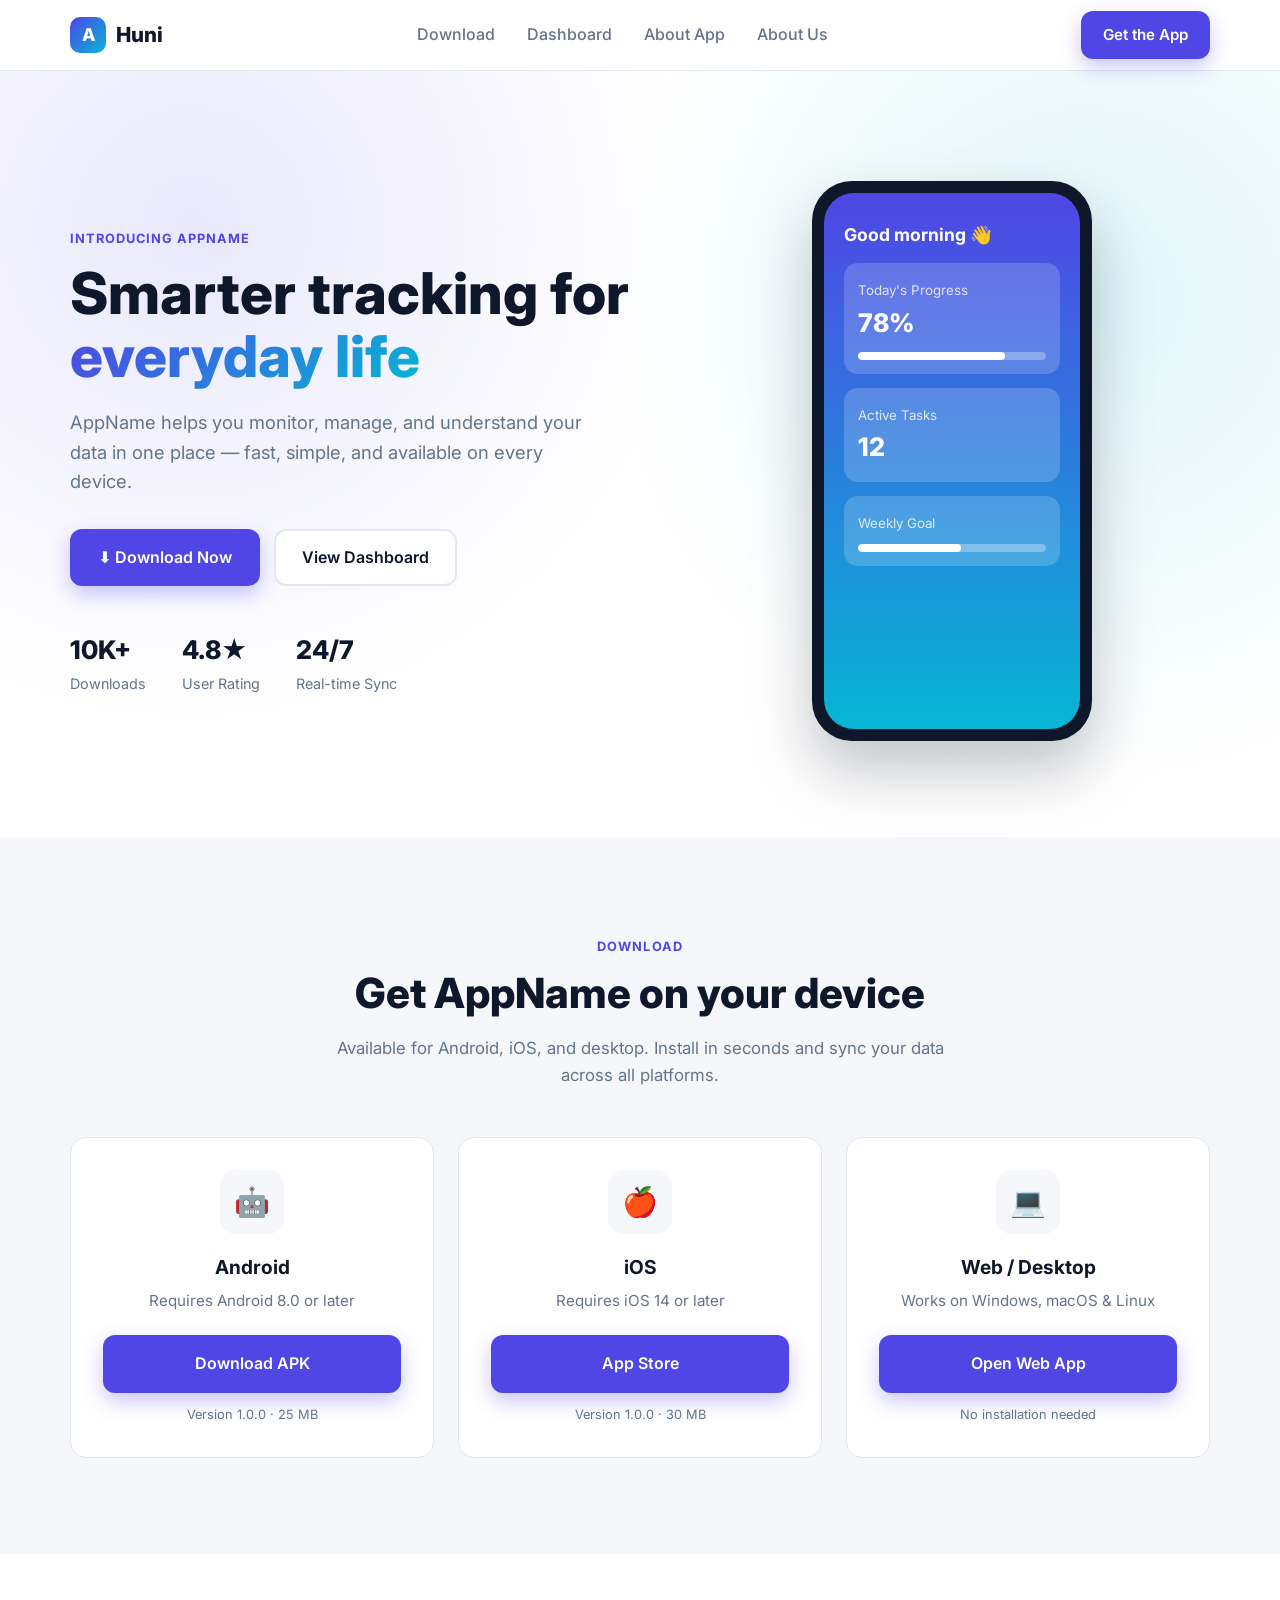
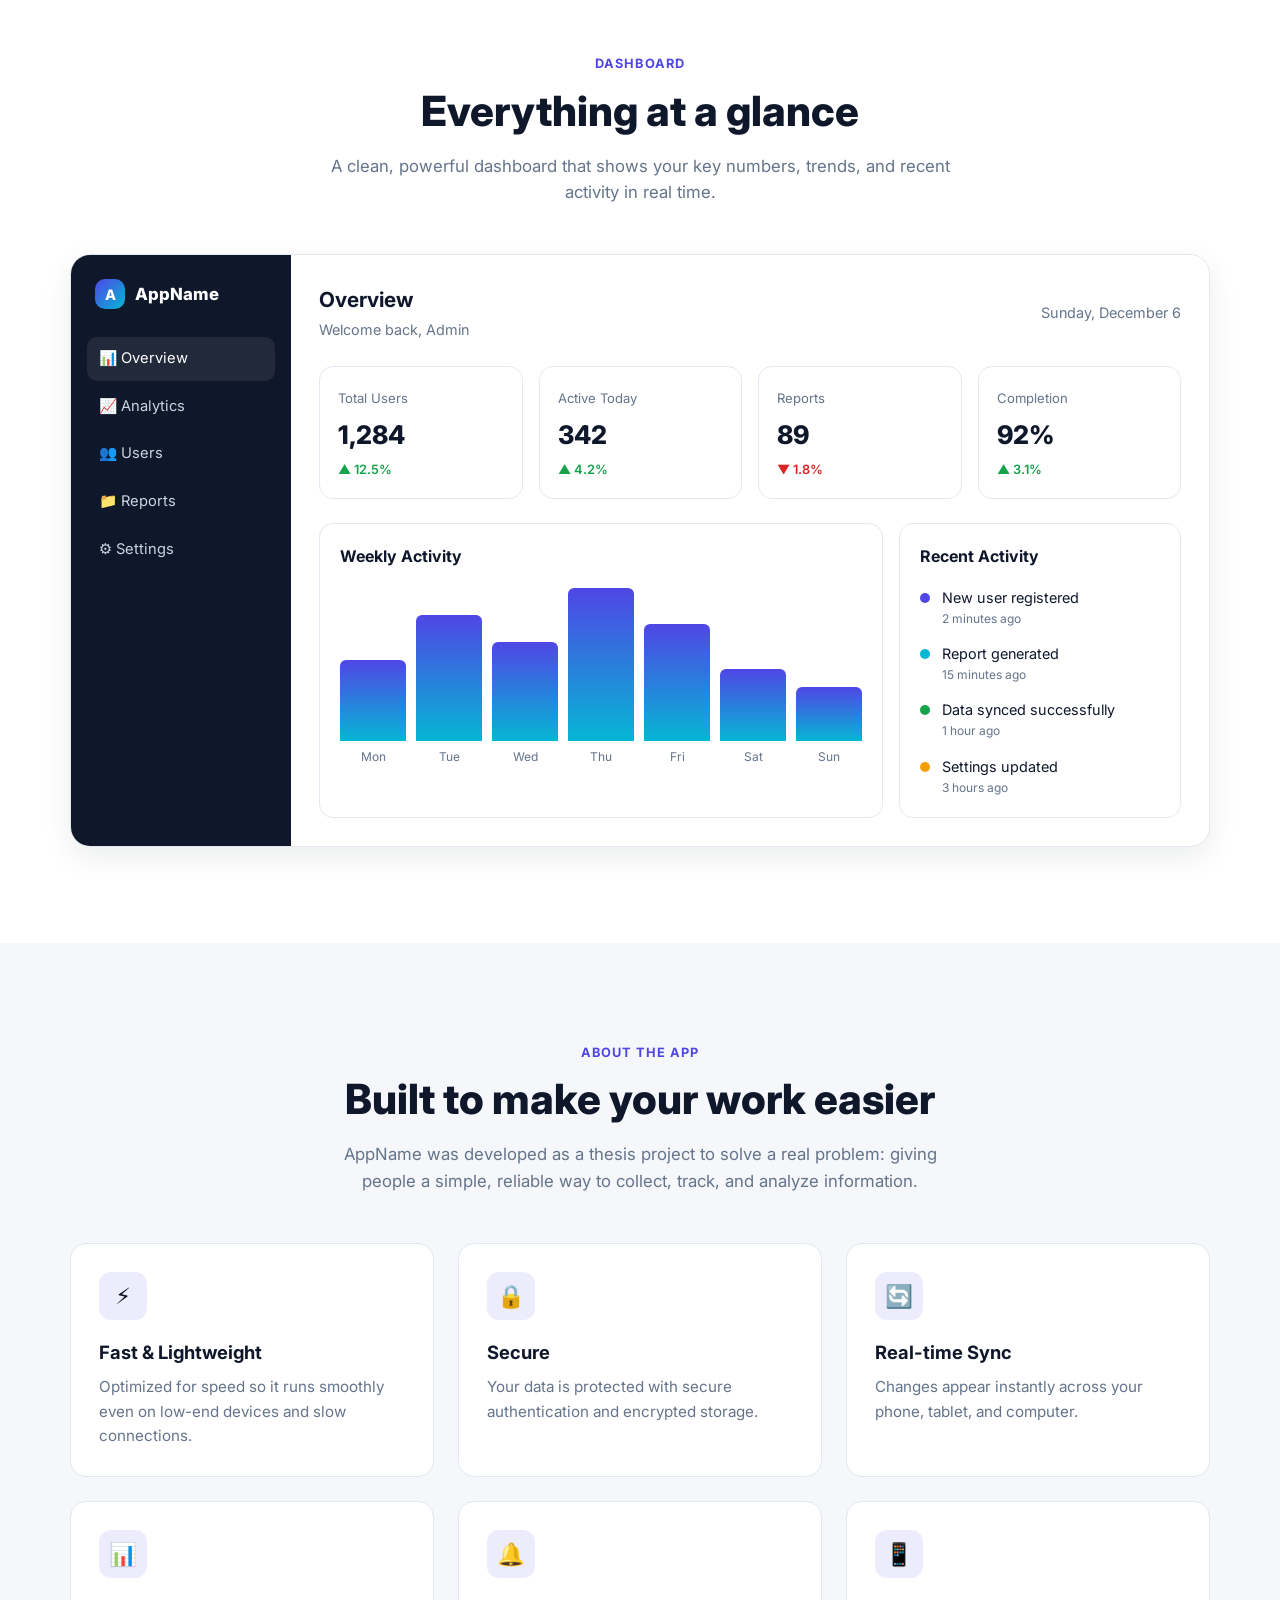
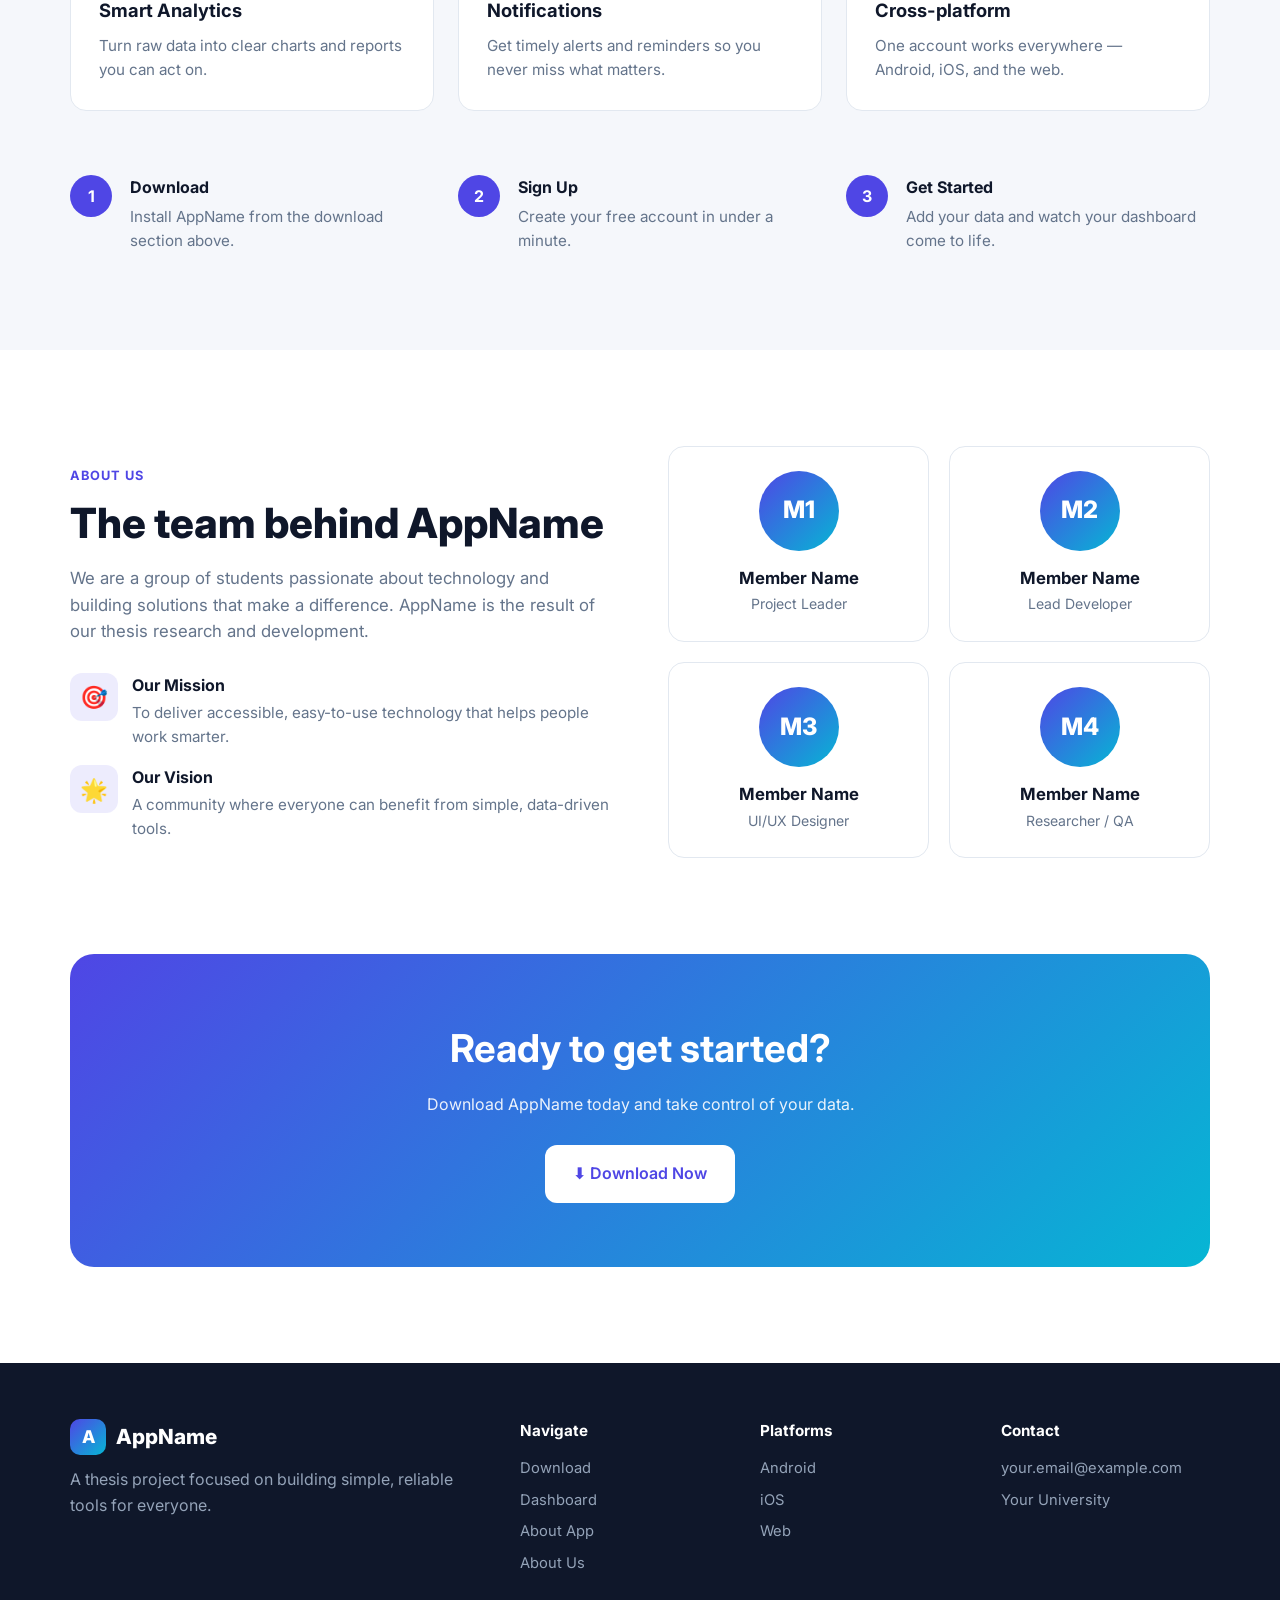
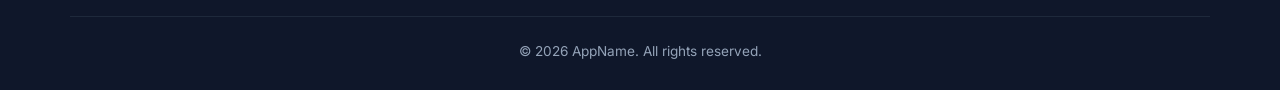
==== HuniLandingPage.html @ be5ff174 "Web page folder Putting all folder file in github" ====
<!DOCTYPE html>
<html lang="en">
<head>
  <meta charset="UTF-8">
  <meta name="viewport" content="width=device-width, initial-scale=1.0">
  <title>Huni — Landing Page</title>
  <link rel="preconnect" href="https://fonts.googleapis.com">
  <link href="https://fonts.googleapis.com/css2?family=Inter:wght@400;500;600;700;800&display=swap" rel="stylesheet">
  <link rel="stylesheet" href="style.css">
</head>
<body>

  <!-- ===== Navbar ===== -->
  <header>
    <nav class="container nav">
      <a href="#home" class="logo"><span class="logo-mark">A</span> Huni</a>
      <ul class="nav-links" id="navLinks">
        <li><a href="#download">Download</a></li>
        <li><a href="#dashboard">Dashboard</a></li>
        <li><a href="#about-app">About App</a></li>
        <li><a href="#about-us">About Us</a></li>
      </ul>
      <a href="#download" class="btn btn-primary nav-cta">Get the App</a>
      <button class="menu-toggle" id="menuToggle" aria-label="Open menu">&#9776;</button>
    </nav>
  </header>

  <!-- ===== Hero ===== -->
  <section class="hero" id="home">
    <div class="container hero-grid">
      <div>
        <span class="eyebrow">Introducing AppName</span>
        <h1>Smarter tracking for <span>everyday life</span></h1>
        <p>AppName helps you monitor, manage, and understand your data in one place — fast, simple, and available on every device.</p>
        <div class="hero-actions">
          <a href="#download" class="btn btn-primary">&#11015; Download Now</a>
          <a href="#dashboard" class="btn btn-outline">View Dashboard</a>
        </div>
        <div class="hero-stats">
          <div><strong>10K+</strong><span>Downloads</span></div>
          <div><strong>4.8&#9733;</strong><span>User Rating</span></div>
          <div><strong>24/7</strong><span>Real-time Sync</span></div>
        </div>
      </div>
      <div>
        <div class="phone">
          <div class="phone-screen">
            <h4>Good morning 👋</h4>
            <div class="phone-card">
              <small>Today's Progress</small>
              <div class="big">78%</div>
              <div class="phone-bar"><div style="width:78%"></div></div>
            </div>
            <div class="phone-card">
              <small>Active Tasks</small>
              <div class="big">12</div>
            </div>
            <div class="phone-card">
              <small>Weekly Goal</small>
              <div class="phone-bar"><div style="width:55%"></div></div>
            </div>
          </div>
        </div>
      </div>
    </div>
  </section>

  <!-- ===== Download ===== -->
  <section id="download" class="section-alt">
    <div class="container center">
      <span class="eyebrow">Download</span>
      <h2 class="section-title">Get AppName on your device</h2>
      <p class="section-sub">Available for Android, iOS, and desktop. Install in seconds and sync your data across all platforms.</p>

      <div class="download-grid">
        <div class="download-card">
          <div class="download-icon">🤖</div>
          <h3>Android</h3>
          <p>Requires Android 8.0 or later</p>
          <a href="#" class="btn btn-primary">Download APK</a>
          <div class="download-meta">Version 1.0.0 · 25 MB</div>
        </div>
        <div class="download-card">
          <div class="download-icon">🍎</div>
          <h3>iOS</h3>
          <p>Requires iOS 14 or later</p>
          <a href="#" class="btn btn-primary">App Store</a>
          <div class="download-meta">Version 1.0.0 · 30 MB</div>
        </div>
        <div class="download-card">
          <div class="download-icon">💻</div>
          <h3>Web / Desktop</h3>
          <p>Works on Windows, macOS & Linux</p>
          <a href="#dashboard" class="btn btn-primary">Open Web App</a>
          <div class="download-meta">No installation needed</div>
        </div>
      </div>
    </div>
  </section>

  <!-- ===== Dashboard ===== -->
  <section id="dashboard">
    <div class="container">
      <div class="center">
        <span class="eyebrow">Dashboard</span>
        <h2 class="section-title">Everything at a glance</h2>
        <p class="section-sub">A clean, powerful dashboard that shows your key numbers, trends, and recent activity in real time.</p>
      </div>

      <div class="dashboard">
        <aside class="dash-side">
          <div class="logo"><span class="logo-mark">A</span> AppName</div>
          <ul class="dash-nav">
            <li class="active">📊 Overview</li>
            <li>📈 Analytics</li>
            <li>👥 Users</li>
            <li>📁 Reports</li>
            <li>⚙️ Settings</li>
          </ul>
        </aside>
        <div class="dash-main">
          <div class="dash-head">
            <div>
              <h3>Overview</h3>
              <span>Welcome back, Admin</span>
            </div>
            <span id="dashDate"></span>
          </div>

          <div class="kpis">
            <div class="kpi"><small>Total Users</small><div class="val">1,284</div><div class="trend up">▲ 12.5%</div></div>
            <div class="kpi"><small>Active Today</small><div class="val">342</div><div class="trend up">▲ 4.2%</div></div>
            <div class="kpi"><small>Reports</small><div class="val">89</div><div class="trend down">▼ 1.8%</div></div>
            <div class="kpi"><small>Completion</small><div class="val">92%</div><div class="trend up">▲ 3.1%</div></div>
          </div>

          <div class="dash-panels">
            <div class="panel">
              <h4>Weekly Activity</h4>
              <div class="chart" id="chart"></div>
            </div>
            <div class="panel">
              <h4>Recent Activity</h4>
              <ul class="activity">
                <li><span class="dot" style="background:#4f46e5"></span><div>New user registered<small>2 minutes ago</small></div></li>
                <li><span class="dot" style="background:#06b6d4"></span><div>Report generated<small>15 minutes ago</small></div></li>
                <li><span class="dot" style="background:#16a34a"></span><div>Data synced successfully<small>1 hour ago</small></div></li>
                <li><span class="dot" style="background:#f59e0b"></span><div>Settings updated<small>3 hours ago</small></div></li>
              </ul>
            </div>
          </div>
        </div>
      </div>
    </div>
  </section>

  <!-- ===== About App ===== -->
  <section id="about-app" class="section-alt">
    <div class="container">
      <div class="center">
        <span class="eyebrow">About the App</span>
        <h2 class="section-title">Built to make your work easier</h2>
        <p class="section-sub">AppName was developed as a thesis project to solve a real problem: giving people a simple, reliable way to collect, track, and analyze information.</p>
      </div>

      <div class="features">
        <div class="feature">
          <div class="feature-icon">⚡</div>
          <h3>Fast & Lightweight</h3>
          <p>Optimized for speed so it runs smoothly even on low-end devices and slow connections.</p>
        </div>
        <div class="feature">
          <div class="feature-icon">🔒</div>
          <h3>Secure</h3>
          <p>Your data is protected with secure authentication and encrypted storage.</p>
        </div>
        <div class="feature">
          <div class="feature-icon">🔄</div>
          <h3>Real-time Sync</h3>
          <p>Changes appear instantly across your phone, tablet, and computer.</p>
        </div>
        <div class="feature">
          <div class="feature-icon">📊</div>
          <h3>Smart Analytics</h3>
          <p>Turn raw data into clear charts and reports you can act on.</p>
        </div>
        <div class="feature">
          <div class="feature-icon">🔔</div>
          <h3>Notifications</h3>
          <p>Get timely alerts and reminders so you never miss what matters.</p>
        </div>
        <div class="feature">
          <div class="feature-icon">📱</div>
          <h3>Cross-platform</h3>
          <p>One account works everywhere — Android, iOS, and the web.</p>
        </div>
      </div>

      <div class="how">
        <div class="step"><h4>Download</h4><p>Install AppName from the download section above.</p></div>
        <div class="step"><h4>Sign Up</h4><p>Create your free account in under a minute.</p></div>
        <div class="step"><h4>Get Started</h4><p>Add your data and watch your dashboard come to life.</p></div>
      </div>
    </div>
  </section>

  <!-- ===== About Us ===== -->
  <section id="about-us">
    <div class="container about-us-grid">
      <div>
        <span class="eyebrow">About Us</span>
        <h2 class="section-title">The team behind AppName</h2>
        <p class="section-sub">We are a group of students passionate about technology and building solutions that make a difference. AppName is the result of our thesis research and development.</p>

        <div class="mission-box">
          <div class="mission-item">
            <div class="feature-icon">🎯</div>
            <div><h4>Our Mission</h4><p>To deliver accessible, easy-to-use technology that helps people work smarter.</p></div>
          </div>
          <div class="mission-item">
            <div class="feature-icon">🌟</div>
            <div><h4>Our Vision</h4><p>A community where everyone can benefit from simple, data-driven tools.</p></div>
          </div>
        </div>
      </div>

      <div class="team">
        <div class="member"><div class="avatar">M1</div><h4>Member Name</h4><span>Project Leader</span></div>
        <div class="member"><div class="avatar">M2</div><h4>Member Name</h4><span>Lead Developer</span></div>
        <div class="member"><div class="avatar">M3</div><h4>Member Name</h4><span>UI/UX Designer</span></div>
        <div class="member"><div class="avatar">M4</div><h4>Member Name</h4><span>Researcher / QA</span></div>
      </div>
    </div>
  </section>

  <!-- ===== CTA ===== -->
  <section style="padding-top:0">
    <div class="container">
      <div class="cta">
        <h2>Ready to get started?</h2>
        <p>Download AppName today and take control of your data.</p>
        <a href="#download" class="btn">&#11015; Download Now</a>
      </div>
    </div>
  </section>

  <!-- ===== Footer ===== -->
  <footer>
    <div class="container">
      <div class="footer-grid">
        <div>
          <div class="logo"><span class="logo-mark">A</span> AppName</div>
          <p>A thesis project focused on building simple, reliable tools for everyone.</p>
        </div>
        <div>
          <h5>Navigate</h5>
          <ul>
            <li><a href="#download">Download</a></li>
            <li><a href="#dashboard">Dashboard</a></li>
            <li><a href="#about-app">About App</a></li>
            <li><a href="#about-us">About Us</a></li>
          </ul>
        </div>
        <div>
          <h5>Platforms</h5>
          <ul>
            <li><a href="#download">Android</a></li>
            <li><a href="#download">iOS</a></li>
            <li><a href="#download">Web</a></li>
          </ul>
        </div>
        <div>
          <h5>Contact</h5>
          <ul>
            <li>your.email@example.com</li>
            <li>Your University</li>
          </ul>
        </div>
      </div>
      <div class="footer-bottom">&copy; <span id="year"></span> AppName. All rights reserved.</div>
    </div>
  </footer>

  <script src="script.js"></script>
</body>
</html>
---- style.css ----
:root {
  --primary: #4f46e5;
  --primary-dark: #4338ca;
  --accent: #06b6d4;
  --bg: #ffffff;
  --bg-alt: #f5f7fb;
  --text: #0f172a;
  --muted: #64748b;
  --border: #e2e8f0;
  --card: #ffffff;
  --radius: 16px;
  --shadow: 0 10px 30px rgba(15, 23, 42, 0.08);
}

* { margin: 0; padding: 0; box-sizing: border-box; }
html { scroll-behavior: smooth; }
body {
  font-family: "Inter", system-ui, -apple-system, sans-serif;
  color: var(--text);
  background: var(--bg);
  line-height: 1.6;
}
a { color: inherit; text-decoration: none; }
img { max-width: 100%; display: block; }

.container { width: min(1140px, 100% - 32px); margin-inline: auto; }
section { padding: 96px 0; }
.section-alt { background: var(--bg-alt); }

.eyebrow {
  display: inline-block;
  font-size: 0.8rem;
  font-weight: 700;
  letter-spacing: 0.08em;
  text-transform: uppercase;
  color: var(--primary);
  margin-bottom: 12px;
}
.section-title { font-size: clamp(1.8rem, 3.5vw, 2.6rem); font-weight: 800; line-height: 1.2; margin-bottom: 16px; }
.section-sub { color: var(--muted); max-width: 640px; font-size: 1.05rem; }
.center { text-align: center; }
.center .section-sub { margin-inline: auto; }

.btn {
  display: inline-flex; align-items: center; gap: 10px;
  padding: 14px 26px; border-radius: 12px;
  font-weight: 600; font-size: 1rem;
  border: 2px solid transparent; cursor: pointer;
  transition: transform .15s ease, background .2s ease, box-shadow .2s ease;
}
.btn:hover { transform: translateY(-2px); }
.btn-primary { background: var(--primary); color: #fff; box-shadow: 0 8px 20px rgba(79, 70, 229, .3); }
.btn-primary:hover { background: var(--primary-dark); }
.btn-outline { border-color: var(--border); background: #fff; }
.btn-outline:hover { border-color: var(--primary); color: var(--primary); }

/* ---------- Navbar ---------- */
header {
  position: sticky; top: 0; z-index: 50;
  background: rgba(255, 255, 255, .85);
  backdrop-filter: blur(12px);
  border-bottom: 1px solid var(--border);
}
.nav { display: flex; align-items: center; justify-content: space-between; height: 70px; }
.logo { display: flex; align-items: center; gap: 10px; font-weight: 800; font-size: 1.3rem; }
.logo-mark {
  width: 36px; height: 36px; border-radius: 10px;
  background: linear-gradient(135deg, var(--primary), var(--accent));
  display: grid; place-items: center; color: #fff; font-size: 1.1rem;
}
.nav-links { display: flex; gap: 32px; list-style: none; }
.nav-links a { font-weight: 500; color: var(--muted); transition: color .2s; }
.nav-links a:hover { color: var(--primary); }
.nav-cta { padding: 10px 20px; font-size: .95rem; }
.menu-toggle { display: none; background: none; border: none; font-size: 1.6rem; cursor: pointer; color: var(--text); }

/* ---------- Hero ---------- */
.hero {
  padding: 110px 0 96px;
  background:
    radial-gradient(circle at 15% 20%, rgba(79, 70, 229, .12), transparent 40%),
    radial-gradient(circle at 85% 30%, rgba(6, 182, 212, .12), transparent 40%);
}
.hero-grid { display: grid; grid-template-columns: 1.1fr 1fr; gap: 56px; align-items: center; }
.hero h1 { font-size: clamp(2.3rem, 5vw, 3.6rem); font-weight: 800; line-height: 1.1; margin-bottom: 20px; }
.hero h1 span {
  background: linear-gradient(135deg, var(--primary), var(--accent));
  -webkit-background-clip: text; background-clip: text; color: transparent;
}
.hero p { font-size: 1.15rem; color: var(--muted); margin-bottom: 32px; max-width: 520px; }
.hero-actions { display: flex; gap: 14px; flex-wrap: wrap; }
.hero-stats { display: flex; gap: 36px; margin-top: 44px; flex-wrap: wrap; }
.hero-stats strong { display: block; font-size: 1.6rem; font-weight: 800; }
.hero-stats span { color: var(--muted); font-size: .9rem; }

.phone {
  width: 280px; height: 560px; margin-inline: auto;
  border-radius: 40px; background: #0f172a; padding: 12px;
  box-shadow: 0 30px 60px rgba(15, 23, 42, .25);
}
.phone-screen {
  height: 100%; border-radius: 30px; overflow: hidden;
  background: linear-gradient(180deg, var(--primary), var(--accent));
  color: #fff; padding: 28px 20px; display: flex; flex-direction: column; gap: 14px;
}
.phone-screen h4 { font-size: 1.1rem; }
.phone-card { background: rgba(255, 255, 255, .18); border-radius: 14px; padding: 14px; }
.phone-card small { opacity: .8; }
.phone-card .big { font-size: 1.6rem; font-weight: 800; }
.phone-bar { height: 8px; border-radius: 6px; background: rgba(255, 255, 255, .3); overflow: hidden; margin-top: 8px; }
.phone-bar div { height: 100%; background: #fff; border-radius: 6px; }

/* ---------- Download ---------- */
.download-grid { display: grid; grid-template-columns: repeat(3, 1fr); gap: 24px; margin-top: 48px; }
.download-card {
  background: var(--card); border: 1px solid var(--border); border-radius: var(--radius);
  padding: 32px; text-align: center; transition: box-shadow .2s, transform .2s;
}
.download-card:hover { box-shadow: var(--shadow); transform: translateY(-4px); }
.download-icon {
  width: 64px; height: 64px; margin: 0 auto 18px; border-radius: 16px;
  display: grid; place-items: center; font-size: 1.8rem;
  background: var(--bg-alt);
}
.download-card h3 { font-size: 1.2rem; margin-bottom: 6px; }
.download-card p { color: var(--muted); font-size: .95rem; margin-bottom: 22px; }
.download-card .btn { width: 100%; justify-content: center; }
.download-meta { margin-top: 12px; font-size: .8rem; color: var(--muted); }

/* ---------- Dashboard ---------- */
.dashboard {
  margin-top: 48px; background: var(--card); border: 1px solid var(--border);
  border-radius: 20px; box-shadow: var(--shadow); overflow: hidden;
  display: grid; grid-template-columns: 220px 1fr;
}
.dash-side { background: #0f172a; color: #cbd5e1; padding: 24px 16px; }
.dash-side .logo { color: #fff; font-size: 1.05rem; margin-bottom: 28px; padding-left: 8px; }
.dash-side .logo-mark { width: 30px; height: 30px; font-size: .9rem; }
.dash-nav { list-style: none; display: flex; flex-direction: column; gap: 4px; }
.dash-nav li { padding: 10px 12px; border-radius: 10px; font-size: .92rem; cursor: pointer; }
.dash-nav li.active, .dash-nav li:hover { background: rgba(255, 255, 255, .08); color: #fff; }
.dash-main { padding: 28px; min-width: 0; }
.dash-head { display: flex; justify-content: space-between; align-items: center; margin-bottom: 24px; gap: 12px; flex-wrap: wrap; }
.dash-head h3 { font-size: 1.3rem; }
.dash-head span { color: var(--muted); font-size: .9rem; }
.kpis { display: grid; grid-template-columns: repeat(4, 1fr); gap: 16px; margin-bottom: 24px; }
.kpi { border: 1px solid var(--border); border-radius: 14px; padding: 18px; }
.kpi small { color: var(--muted); font-size: .82rem; }
.kpi .val { font-size: 1.6rem; font-weight: 800; margin: 4px 0; }
.kpi .trend { font-size: .8rem; font-weight: 600; }
.up { color: #16a34a; } .down { color: #dc2626; }
.dash-panels { display: grid; grid-template-columns: 2fr 1fr; gap: 16px; }
.panel { border: 1px solid var(--border); border-radius: 14px; padding: 20px; }
.panel h4 { font-size: 1rem; margin-bottom: 16px; }
.chart { display: flex; align-items: flex-end; gap: 10px; height: 180px; }
.chart .bar { flex: 1; display: flex; flex-direction: column; align-items: center; gap: 6px; height: 100%; justify-content: flex-end; }
.chart .bar div {
  width: 100%; border-radius: 6px 6px 0 0;
  background: linear-gradient(180deg, var(--primary), var(--accent));
}
.chart .bar span { font-size: .75rem; color: var(--muted); }
.activity { list-style: none; display: flex; flex-direction: column; gap: 14px; }
.activity li { display: flex; gap: 12px; align-items: flex-start; font-size: .9rem; }
.dot { width: 10px; height: 10px; border-radius: 50%; margin-top: 7px; flex-shrink: 0; }
.activity small { color: var(--muted); display: block; }

/* ---------- About App ---------- */
.features { display: grid; grid-template-columns: repeat(3, 1fr); gap: 24px; margin-top: 48px; }
.feature {
  background: var(--card); border: 1px solid var(--border);
  border-radius: var(--radius); padding: 28px;
}
.feature-icon {
  width: 48px; height: 48px; border-radius: 12px; margin-bottom: 18px;
  display: grid; place-items: center; font-size: 1.4rem;
  background: rgba(79, 70, 229, .1);
}
.feature h3 { font-size: 1.15rem; margin-bottom: 8px; }
.feature p { color: var(--muted); font-size: .95rem; }

.how { display: grid; grid-template-columns: repeat(3, 1fr); gap: 24px; margin-top: 64px; counter-reset: step; }
.step { position: relative; padding-left: 60px; }
.step::before {
  counter-increment: step; content: counter(step);
  position: absolute; left: 0; top: 0;
  width: 42px; height: 42px; border-radius: 50%;
  background: var(--primary); color: #fff; font-weight: 700;
  display: grid; place-items: center;
}
.step h4 { margin-bottom: 4px; }
.step p { color: var(--muted); font-size: .95rem; }

/* ---------- About Us ---------- */
.about-us-grid { display: grid; grid-template-columns: 1fr 1fr; gap: 56px; align-items: center; }
.mission-box { display: grid; gap: 16px; margin-top: 28px; }
.mission-item { display: flex; gap: 14px; }
.mission-item .feature-icon { margin: 0; flex-shrink: 0; }
.mission-item h4 { margin-bottom: 2px; }
.mission-item p { color: var(--muted); font-size: .95rem; }
.team { display: grid; grid-template-columns: repeat(2, 1fr); gap: 20px; }
.member {
  background: var(--card); border: 1px solid var(--border);
  border-radius: var(--radius); padding: 24px; text-align: center;
}
.avatar {
  width: 80px; height: 80px; border-radius: 50%; margin: 0 auto 14px;
  background: linear-gradient(135deg, var(--primary), var(--accent));
  display: grid; place-items: center; color: #fff; font-weight: 800; font-size: 1.5rem;
}
.member h4 { font-size: 1.05rem; }
.member span { color: var(--muted); font-size: .88rem; }

/* ---------- CTA + Footer ---------- */
.cta {
  background: linear-gradient(135deg, var(--primary), var(--accent));
  border-radius: 24px; padding: 64px 32px; color: #fff; text-align: center;
}
.cta h2 { font-size: clamp(1.7rem, 3.5vw, 2.4rem); margin-bottom: 12px; }
.cta p { opacity: .9; margin-bottom: 28px; }
.cta .btn { background: #fff; color: var(--primary); }

footer { background: #0f172a; color: #94a3b8; padding: 56px 0 28px; }
.footer-grid { display: grid; grid-template-columns: 2fr 1fr 1fr 1fr; gap: 32px; margin-bottom: 40px; }
footer .logo { color: #fff; margin-bottom: 12px; }
footer h5 { color: #fff; font-size: .95rem; margin-bottom: 14px; }
footer ul { list-style: none; display: grid; gap: 8px; font-size: .92rem; }
footer a:hover { color: #fff; }
.footer-bottom { border-top: 1px solid #1e293b; padding-top: 24px; font-size: .85rem; text-align: center; }

/* ---------- Responsive ---------- */
@media (max-width: 960px) {
  .hero-grid, .about-us-grid { grid-template-columns: 1fr; }
  .download-grid, .features, .how { grid-template-columns: 1fr 1fr; }
  .dashboard { grid-template-columns: 1fr; }
  .dash-side { display: none; }
  .kpis { grid-template-columns: repeat(2, 1fr); }
  .dash-panels { grid-template-columns: 1fr; }
  .footer-grid { grid-template-columns: 1fr 1fr; }
}
@media (max-width: 720px) {
  section { padding: 72px 0; }
  .nav-links, .nav-cta { display: none; }
  .menu-toggle { display: block; }
  .nav-links.open {
    display: flex; flex-direction: column; gap: 0;
    position: absolute; top: 70px; left: 0; right: 0;
    background: #fff; border-bottom: 1px solid var(--border);
  }
  .nav-links.open a { display: block; padding: 14px 16px; }
  .download-grid, .features, .how, .team { grid-template-columns: 1fr; }
  .footer-grid { grid-template-columns: 1fr; }
}
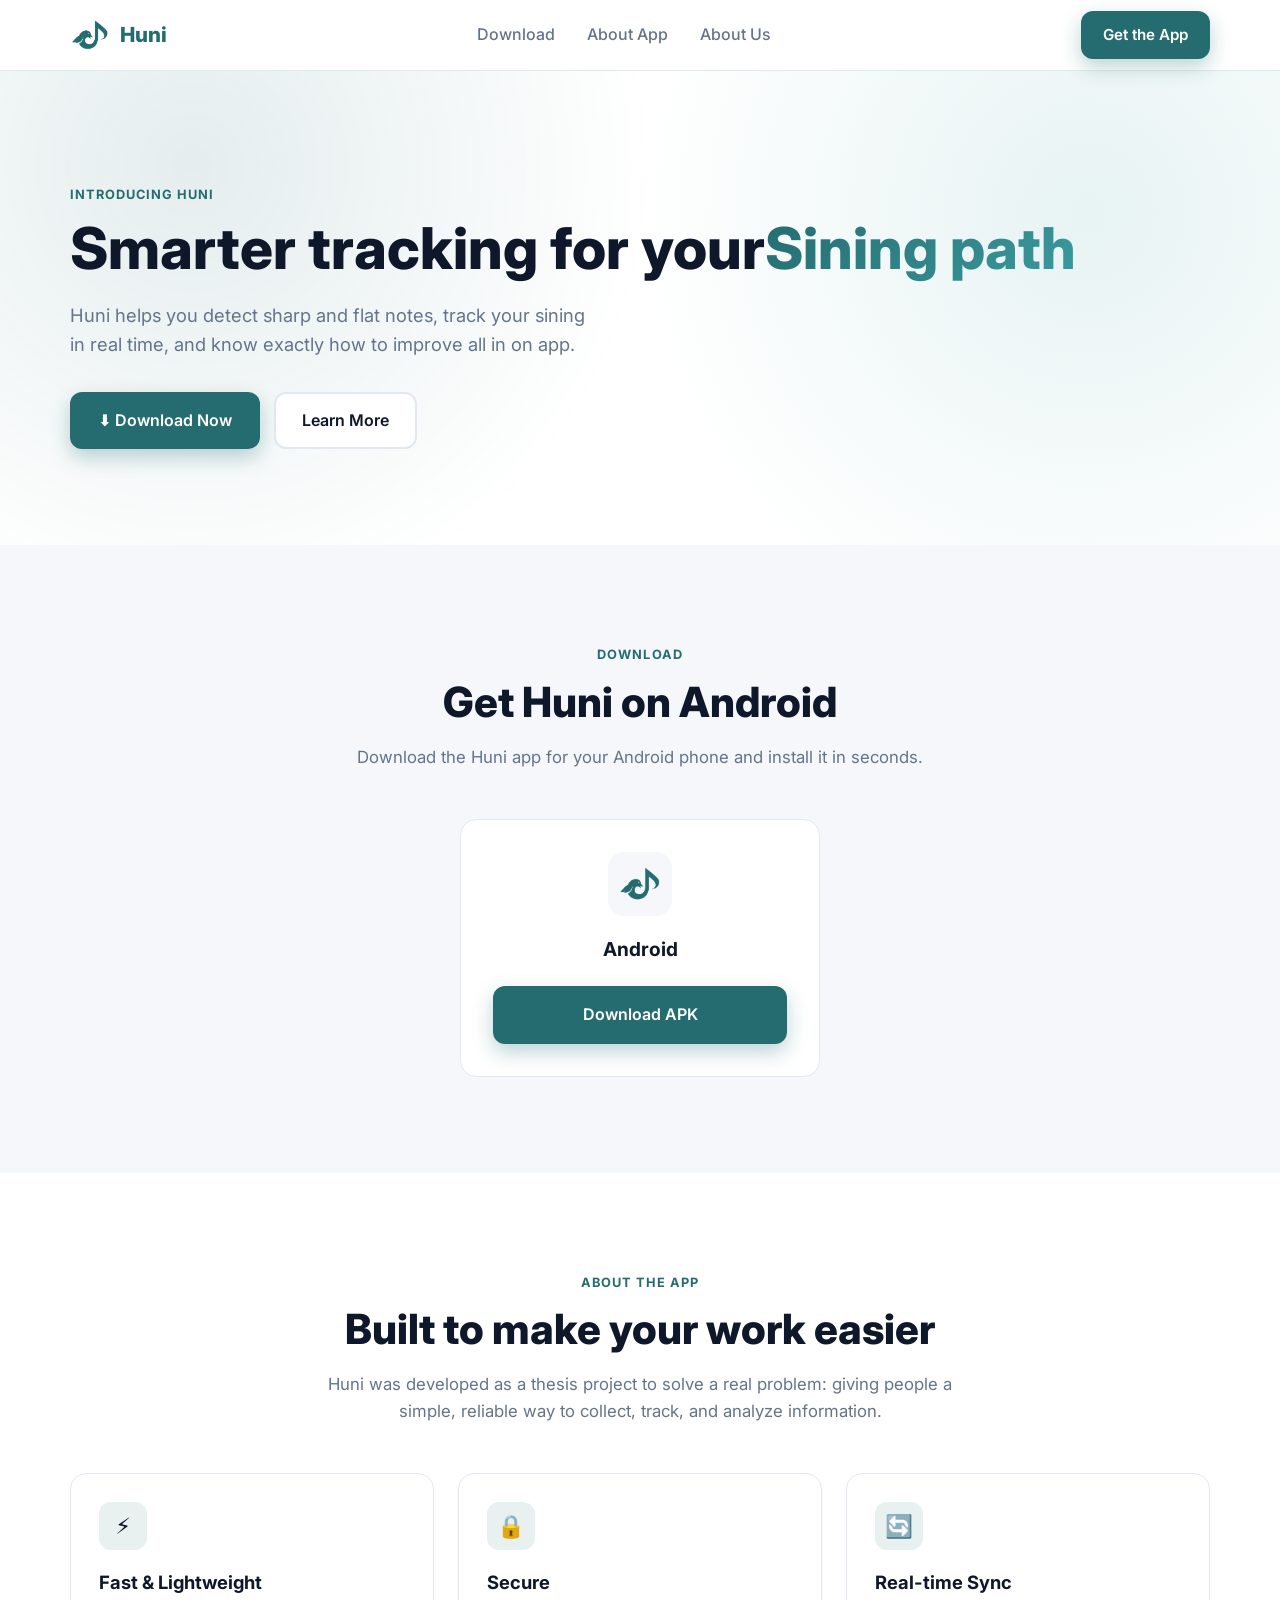
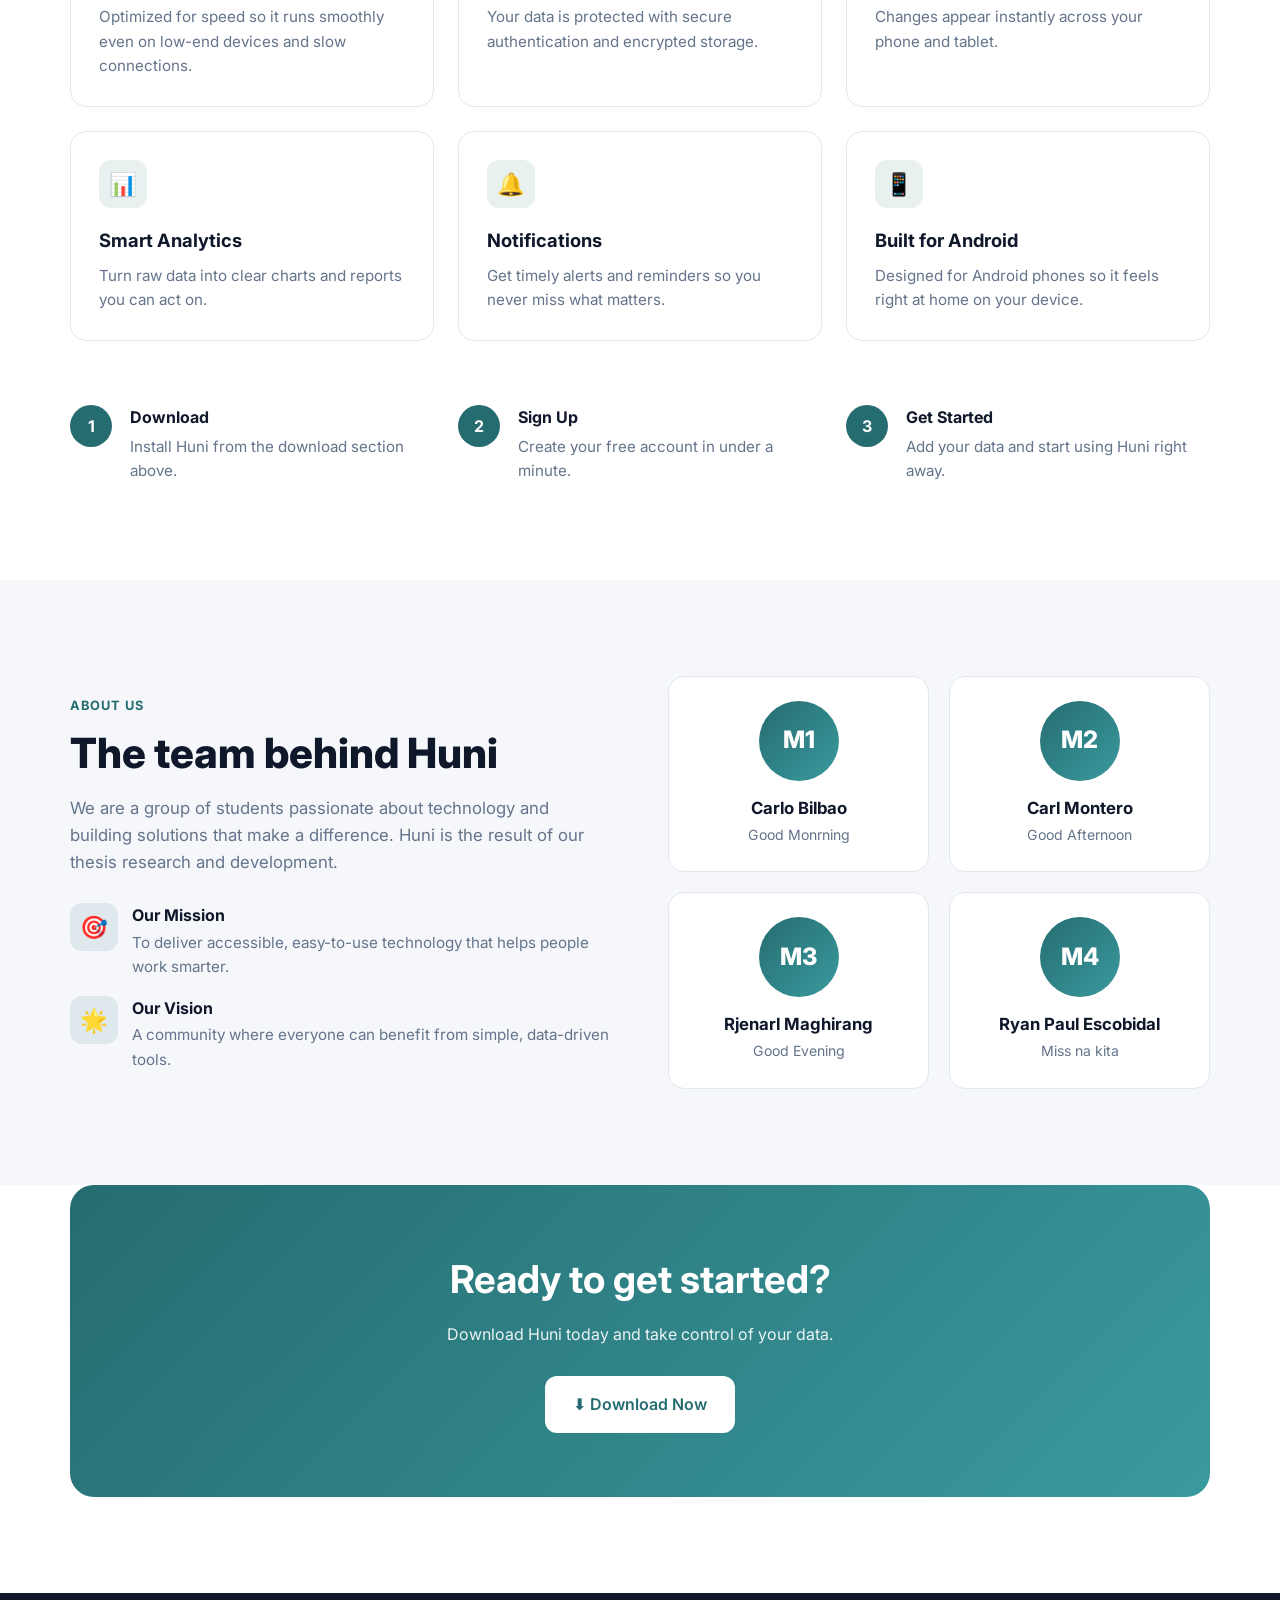
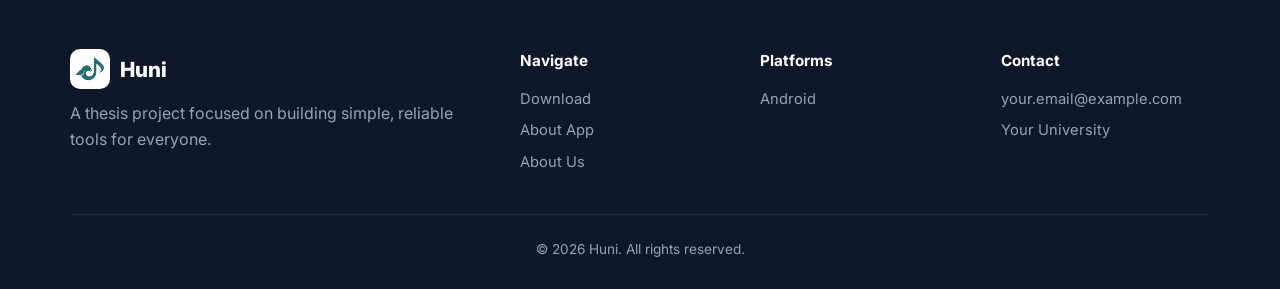
==== commit 472b7873: "Update 1 minor changes and can download the app temporary" ====
--- a/HuniLandingPage.html
+++ b/HuniLandingPage.html
@@ -6,6 +6,7 @@
   <title>Huni — Landing Page</title>
   <link rel="preconnect" href="https://fonts.googleapis.com">
   <link href="https://fonts.googleapis.com/css2?family=Inter:wght@400;500;600;700;800&display=swap" rel="stylesheet">
+  <link rel="icon" type="image/png" href="assets/huni-logo.png">
   <link rel="stylesheet" href="style.css">
 </head>
 <body>
@@ -13,10 +14,9 @@
   <!-- ===== Navbar ===== -->
   <header>
     <nav class="container nav">
-      <a href="#home" class="logo"><span class="logo-mark">A</span> Huni</a>
+      <a href="#home" class="logo"><img src="assets/huni-logo.png" alt="Huni logo" class="logo-img"> Huni</a>
       <ul class="nav-links" id="navLinks">
         <li><a href="#download">Download</a></li>
-        <li><a href="#dashboard">Dashboard</a></li>
         <li><a href="#about-app">About App</a></li>
         <li><a href="#about-us">About Us</a></li>
       </ul>
@@ -29,37 +29,12 @@
   <section class="hero" id="home">
     <div class="container hero-grid">
       <div>
-        <span class="eyebrow">Introducing AppName</span>
-        <h1>Smarter tracking for <span>everyday life</span></h1>
-        <p>AppName helps you monitor, manage, and understand your data in one place — fast, simple, and available on every device.</p>
+        <span class="eyebrow">Introducing Huni</span>
+        <h1>Smarter tracking for your<span>Sining path</span></h1>
+        <p>Huni helps you detect sharp and flat notes, track your sining in real time, and know exactly how to improve all in on app.</p>
         <div class="hero-actions">
           <a href="#download" class="btn btn-primary">&#11015; Download Now</a>
-          <a href="#dashboard" class="btn btn-outline">View Dashboard</a>
-        </div>
-        <div class="hero-stats">
-          <div><strong>10K+</strong><span>Downloads</span></div>
-          <div><strong>4.8&#9733;</strong><span>User Rating</span></div>
-          <div><strong>24/7</strong><span>Real-time Sync</span></div>
-        </div>
-      </div>
-      <div>
-        <div class="phone">
-          <div class="phone-screen">
-            <h4>Good morning 👋</h4>
-            <div class="phone-card">
-              <small>Today's Progress</small>
-              <div class="big">78%</div>
-              <div class="phone-bar"><div style="width:78%"></div></div>
-            </div>
-            <div class="phone-card">
-              <small>Active Tasks</small>
-              <div class="big">12</div>
-            </div>
-            <div class="phone-card">
-              <small>Weekly Goal</small>
-              <div class="phone-bar"><div style="width:55%"></div></div>
-            </div>
-          </div>
+          <a href="#about-app" class="btn btn-outline">Learn More</a>
         </div>
       </div>
     </div>
@@ -69,98 +44,27 @@
   <section id="download" class="section-alt">
     <div class="container center">
       <span class="eyebrow">Download</span>
-      <h2 class="section-title">Get AppName on your device</h2>
-      <p class="section-sub">Available for Android, iOS, and desktop. Install in seconds and sync your data across all platforms.</p>
+      <h2 class="section-title">Get Huni on Android</h2>
+      <p class="section-sub">Download the Huni app for your Android phone and install it in seconds.</p>
 
       <div class="download-grid">
         <div class="download-card">
-          <div class="download-icon">🤖</div>
+          <div class="download-icon"><img src="assets/huni-logo.png" alt="Huni logo"></div>
           <h3>Android</h3>
-          <p>Requires Android 8.0 or later</p>
-          <a href="#" class="btn btn-primary">Download APK</a>
-          <div class="download-meta">Version 1.0.0 · 25 MB</div>
-        </div>
-        <div class="download-card">
-          <div class="download-icon">🍎</div>
-          <h3>iOS</h3>
-          <p>Requires iOS 14 or later</p>
-          <a href="#" class="btn btn-primary">App Store</a>
-          <div class="download-meta">Version 1.0.0 · 30 MB</div>
-        </div>
-        <div class="download-card">
-          <div class="download-icon">💻</div>
-          <h3>Web / Desktop</h3>
-          <p>Works on Windows, macOS & Linux</p>
-          <a href="#dashboard" class="btn btn-primary">Open Web App</a>
-          <div class="download-meta">No installation needed</div>
-        </div>
-      </div>
-    </div>
-  </section>
-
-  <!-- ===== Dashboard ===== -->
-  <section id="dashboard">
-    <div class="container">
-      <div class="center">
-        <span class="eyebrow">Dashboard</span>
-        <h2 class="section-title">Everything at a glance</h2>
-        <p class="section-sub">A clean, powerful dashboard that shows your key numbers, trends, and recent activity in real time.</p>
-      </div>
-
-      <div class="dashboard">
-        <aside class="dash-side">
-          <div class="logo"><span class="logo-mark">A</span> AppName</div>
-          <ul class="dash-nav">
-            <li class="active">📊 Overview</li>
-            <li>📈 Analytics</li>
-            <li>👥 Users</li>
-            <li>📁 Reports</li>
-            <li>⚙️ Settings</li>
-          </ul>
-        </aside>
-        <div class="dash-main">
-          <div class="dash-head">
-            <div>
-              <h3>Overview</h3>
-              <span>Welcome back, Admin</span>
-            </div>
-            <span id="dashDate"></span>
-          </div>
-
-          <div class="kpis">
-            <div class="kpi"><small>Total Users</small><div class="val">1,284</div><div class="trend up">▲ 12.5%</div></div>
-            <div class="kpi"><small>Active Today</small><div class="val">342</div><div class="trend up">▲ 4.2%</div></div>
-            <div class="kpi"><small>Reports</small><div class="val">89</div><div class="trend down">▼ 1.8%</div></div>
-            <div class="kpi"><small>Completion</small><div class="val">92%</div><div class="trend up">▲ 3.1%</div></div>
-          </div>
-
-          <div class="dash-panels">
-            <div class="panel">
-              <h4>Weekly Activity</h4>
-              <div class="chart" id="chart"></div>
-            </div>
-            <div class="panel">
-              <h4>Recent Activity</h4>
-              <ul class="activity">
-                <li><span class="dot" style="background:#4f46e5"></span><div>New user registered<small>2 minutes ago</small></div></li>
-                <li><span class="dot" style="background:#06b6d4"></span><div>Report generated<small>15 minutes ago</small></div></li>
-                <li><span class="dot" style="background:#16a34a"></span><div>Data synced successfully<small>1 hour ago</small></div></li>
-                <li><span class="dot" style="background:#f59e0b"></span><div>Settings updated<small>3 hours ago</small></div></li>
-              </ul>
-            </div>
-          </div>
+          <!-- Paste the APK download link inside href="" -->
+          <a href="https://drive.google.com/file/d/1l4XQp7Bc0r_-nipQZax72p6Qy_EhA30R/view?usp=sharing" class="btn btn-primary" target="_blank" rel="noopener">Download APK</a>
         </div>
       </div>
     </div>
   </section>
 
   <!-- ===== About App ===== -->
-  <section id="about-app" class="section-alt">
+  <section id="about-app">
     <div class="container">
       <div class="center">
         <span class="eyebrow">About the App</span>
         <h2 class="section-title">Built to make your work easier</h2>
-        <p class="section-sub">AppName was developed as a thesis project to solve a real problem: giving people a simple, reliable way to collect, track, and analyze information.</p>
+        <p class="section-sub">Huni was developed as a thesis project to solve a real problem: giving people a simple, reliable way to collect, track, and analyze information.</p>
       </div>
 
       <div class="features">
@@ -177,7 +81,7 @@
         <div class="feature">
           <div class="feature-icon">🔄</div>
           <h3>Real-time Sync</h3>
-          <p>Changes appear instantly across your phone, tablet, and computer.</p>
+          <p>Changes appear instantly across your phone and tablet.</p>
         </div>
         <div class="feature">
           <div class="feature-icon">📊</div>
@@ -191,26 +95,26 @@
         </div>
         <div class="feature">
           <div class="feature-icon">📱</div>
-          <h3>Cross-platform</h3>
-          <p>One account works everywhere — Android, iOS, and the web.</p>
+          <h3>Built for Android</h3>
+          <p>Designed for Android phones so it feels right at home on your device.</p>
         </div>
       </div>
 
       <div class="how">
-        <div class="step"><h4>Download</h4><p>Install AppName from the download section above.</p></div>
+        <div class="step"><h4>Download</h4><p>Install Huni from the download section above.</p></div>
         <div class="step"><h4>Sign Up</h4><p>Create your free account in under a minute.</p></div>
-        <div class="step"><h4>Get Started</h4><p>Add your data and watch your dashboard come to life.</p></div>
+        <div class="step"><h4>Get Started</h4><p>Add your data and start using Huni right away.</p></div>
       </div>
     </div>
   </section>
 
   <!-- ===== About Us ===== -->
-  <section id="about-us">
+  <section id="about-us" class="section-alt">
     <div class="container about-us-grid">
       <div>
         <span class="eyebrow">About Us</span>
-        <h2 class="section-title">The team behind AppName</h2>
-        <p class="section-sub">We are a group of students passionate about technology and building solutions that make a difference. AppName is the result of our thesis research and development.</p>
+        <h2 class="section-title">The team behind Huni</h2>
+        <p class="section-sub">We are a group of students passionate about technology and building solutions that make a difference. Huni is the result of our thesis research and development.</p>
 
         <div class="mission-box">
           <div class="mission-item">
@@ -225,20 +129,20 @@
       </div>
 
       <div class="team">
-        <div class="member"><div class="avatar">M1</div><h4>Member Name</h4><span>Project Leader</span></div>
-        <div class="member"><div class="avatar">M2</div><h4>Member Name</h4><span>Lead Developer</span></div>
-        <div class="member"><div class="avatar">M3</div><h4>Member Name</h4><span>UI/UX Designer</span></div>
-        <div class="member"><div class="avatar">M4</div><h4>Member Name</h4><span>Researcher / QA</span></div>
+        <div class="member"><div class="avatar">M1</div><h4>Carlo Bilbao</h4><span>Good Monrning</span></div>
+        <div class="member"><div class="avatar">M2</div><h4>Carl Montero</h4><span>Good Afternoon</span></div>
+        <div class="member"><div class="avatar">M3</div><h4>Rjenarl Maghirang</h4><span>Good Evening</span></div>
+        <div class="member"><div class="avatar">M4</div><h4>Ryan Paul Escobidal</h4><span>Miss na kita</span></div>
       </div>
     </div>
   </section>
 
   <!-- ===== CTA ===== -->
-  <section style="padding-top:0">
+  <section class="cta-section">
     <div class="container">
       <div class="cta">
         <h2>Ready to get started?</h2>
-        <p>Download AppName today and take control of your data.</p>
+        <p>Download Huni today and take control of your data.</p>
         <a href="#download" class="btn">&#11015; Download Now</a>
       </div>
     </div>
@@ -249,14 +153,13 @@
     <div class="container">
       <div class="footer-grid">
         <div>
-          <div class="logo"><span class="logo-mark">A</span> AppName</div>
+          <div class="logo"><img src="assets/huni-logo.png" alt="Huni logo" class="logo-img"> Huni</div>
           <p>A thesis project focused on building simple, reliable tools for everyone.</p>
         </div>
         <div>
           <h5>Navigate</h5>
           <ul>
             <li><a href="#download">Download</a></li>
-            <li><a href="#dashboard">Dashboard</a></li>
             <li><a href="#about-app">About App</a></li>
             <li><a href="#about-us">About Us</a></li>
           </ul>
@@ -265,8 +168,6 @@
           <h5>Platforms</h5>
           <ul>
             <li><a href="#download">Android</a></li>
-            <li><a href="#download">iOS</a></li>
-            <li><a href="#download">Web</a></li>
           </ul>
         </div>
         <div>
@@ -277,7 +178,7 @@
           </ul>
         </div>
       </div>
-      <div class="footer-bottom">&copy; <span id="year"></span> AppName. All rights reserved.</div>
+      <div class="footer-bottom">&copy; <span id="year"></span> Huni. All rights reserved.</div>
     </div>
   </footer>
 
--- a/style.css
+++ b/style.css
@@ -1,7 +1,7 @@
 :root {
-  --primary: #4f46e5;
-  --primary-dark: #4338ca;
-  --accent: #06b6d4;
+  --primary: #256c70;
+  --primary-dark: #1b5154;
+  --accent: #3a9a9e;
   --bg: #ffffff;
   --bg-alt: #f5f7fb;
   --text: #0f172a;
@@ -49,7 +49,7 @@
   transition: transform .15s ease, background .2s ease, box-shadow .2s ease;
 }
 .btn:hover { transform: translateY(-2px); }
-.btn-primary { background: var(--primary); color: #fff; box-shadow: 0 8px 20px rgba(79, 70, 229, .3); }
+.btn-primary { background: var(--primary); color: #fff; box-shadow: 0 8px 20px rgba(37, 108, 112, .3); }
 .btn-primary:hover { background: var(--primary-dark); }
 .btn-outline { border-color: var(--border); background: #fff; }
 .btn-outline:hover { border-color: var(--primary); color: var(--primary); }
@@ -62,12 +62,8 @@
   border-bottom: 1px solid var(--border);
 }
 .nav { display: flex; align-items: center; justify-content: space-between; height: 70px; }
-.logo { display: flex; align-items: center; gap: 10px; font-weight: 800; font-size: 1.3rem; }
-.logo-mark {
-  width: 36px; height: 36px; border-radius: 10px;
-  background: linear-gradient(135deg, var(--primary), var(--accent));
-  display: grid; place-items: center; color: #fff; font-size: 1.1rem;
-}
+.logo { display: flex; align-items: center; gap: 10px; font-weight: 800; font-size: 1.3rem; color: var(--primary); }
+.logo-img { width: 40px; height: 40px; object-fit: contain; }
 .nav-links { display: flex; gap: 32px; list-style: none; }
 .nav-links a { font-weight: 500; color: var(--muted); transition: color .2s; }
 .nav-links a:hover { color: var(--primary); }
@@ -78,10 +74,10 @@
 .hero {
   padding: 110px 0 96px;
   background:
-    radial-gradient(circle at 15% 20%, rgba(79, 70, 229, .12), transparent 40%),
-    radial-gradient(circle at 85% 30%, rgba(6, 182, 212, .12), transparent 40%);
+    radial-gradient(circle at 15% 20%, rgba(37, 108, 112, .12), transparent 40%),
+    radial-gradient(circle at 85% 30%, rgba(58, 154, 158, .12), transparent 40%);
 }
-.hero-grid { display: grid; grid-template-columns: 1.1fr 1fr; gap: 56px; align-items: center; }
+.hero-grid { display: grid; grid-template-columns: 1fr; gap: 56px; align-items: center; }
 .hero h1 { font-size: clamp(2.3rem, 5vw, 3.6rem); font-weight: 800; line-height: 1.1; margin-bottom: 20px; }
 .hero h1 span {
   background: linear-gradient(135deg, var(--primary), var(--accent));
@@ -89,29 +85,9 @@
 }
 .hero p { font-size: 1.15rem; color: var(--muted); margin-bottom: 32px; max-width: 520px; }
 .hero-actions { display: flex; gap: 14px; flex-wrap: wrap; }
-.hero-stats { display: flex; gap: 36px; margin-top: 44px; flex-wrap: wrap; }
-.hero-stats strong { display: block; font-size: 1.6rem; font-weight: 800; }
-.hero-stats span { color: var(--muted); font-size: .9rem; }
-
-.phone {
-  width: 280px; height: 560px; margin-inline: auto;
-  border-radius: 40px; background: #0f172a; padding: 12px;
-  box-shadow: 0 30px 60px rgba(15, 23, 42, .25);
-}
-.phone-screen {
-  height: 100%; border-radius: 30px; overflow: hidden;
-  background: linear-gradient(180deg, var(--primary), var(--accent));
-  color: #fff; padding: 28px 20px; display: flex; flex-direction: column; gap: 14px;
-}
-.phone-screen h4 { font-size: 1.1rem; }
-.phone-card { background: rgba(255, 255, 255, .18); border-radius: 14px; padding: 14px; }
-.phone-card small { opacity: .8; }
-.phone-card .big { font-size: 1.6rem; font-weight: 800; }
-.phone-bar { height: 8px; border-radius: 6px; background: rgba(255, 255, 255, .3); overflow: hidden; margin-top: 8px; }
-.phone-bar div { height: 100%; background: #fff; border-radius: 6px; }
 
 /* ---------- Download ---------- */
-.download-grid { display: grid; grid-template-columns: repeat(3, 1fr); gap: 24px; margin-top: 48px; }
+.download-grid { display: grid; grid-template-columns: minmax(0, 360px); justify-content: center; gap: 24px; margin-top: 48px; }
 .download-card {
   background: var(--card); border: 1px solid var(--border); border-radius: var(--radius);
   padding: 32px; text-align: center; transition: box-shadow .2s, transform .2s;
@@ -119,50 +95,14 @@
 .download-card:hover { box-shadow: var(--shadow); transform: translateY(-4px); }
 .download-icon {
   width: 64px; height: 64px; margin: 0 auto 18px; border-radius: 16px;
-  display: grid; place-items: center; font-size: 1.8rem;
+  display: grid; place-items: center;
   background: var(--bg-alt);
 }
-.download-card h3 { font-size: 1.2rem; margin-bottom: 6px; }
+.download-icon img { width: 44px; height: 44px; object-fit: contain; }
+.download-card h3 { font-size: 1.2rem; margin-bottom: 22px; }
 .download-card p { color: var(--muted); font-size: .95rem; margin-bottom: 22px; }
 .download-card .btn { width: 100%; justify-content: center; }
 .download-meta { margin-top: 12px; font-size: .8rem; color: var(--muted); }
-
-/* ---------- Dashboard ---------- */
-.dashboard {
-  margin-top: 48px; background: var(--card); border: 1px solid var(--border);
-  border-radius: 20px; box-shadow: var(--shadow); overflow: hidden;
-  display: grid; grid-template-columns: 220px 1fr;
-}
-.dash-side { background: #0f172a; color: #cbd5e1; padding: 24px 16px; }
-.dash-side .logo { color: #fff; font-size: 1.05rem; margin-bottom: 28px; padding-left: 8px; }
-.dash-side .logo-mark { width: 30px; height: 30px; font-size: .9rem; }
-.dash-nav { list-style: none; display: flex; flex-direction: column; gap: 4px; }
-.dash-nav li { padding: 10px 12px; border-radius: 10px; font-size: .92rem; cursor: pointer; }
-.dash-nav li.active, .dash-nav li:hover { background: rgba(255, 255, 255, .08); color: #fff; }
-.dash-main { padding: 28px; min-width: 0; }
-.dash-head { display: flex; justify-content: space-between; align-items: center; margin-bottom: 24px; gap: 12px; flex-wrap: wrap; }
-.dash-head h3 { font-size: 1.3rem; }
-.dash-head span { color: var(--muted); font-size: .9rem; }
-.kpis { display: grid; grid-template-columns: repeat(4, 1fr); gap: 16px; margin-bottom: 24px; }
-.kpi { border: 1px solid var(--border); border-radius: 14px; padding: 18px; }
-.kpi small { color: var(--muted); font-size: .82rem; }
-.kpi .val { font-size: 1.6rem; font-weight: 800; margin: 4px 0; }
-.kpi .trend { font-size: .8rem; font-weight: 600; }
-.up { color: #16a34a; } .down { color: #dc2626; }
-.dash-panels { display: grid; grid-template-columns: 2fr 1fr; gap: 16px; }
-.panel { border: 1px solid var(--border); border-radius: 14px; padding: 20px; }
-.panel h4 { font-size: 1rem; margin-bottom: 16px; }
-.chart { display: flex; align-items: flex-end; gap: 10px; height: 180px; }
-.chart .bar { flex: 1; display: flex; flex-direction: column; align-items: center; gap: 6px; height: 100%; justify-content: flex-end; }
-.chart .bar div {
-  width: 100%; border-radius: 6px 6px 0 0;
-  background: linear-gradient(180deg, var(--primary), var(--accent));
-}
-.chart .bar span { font-size: .75rem; color: var(--muted); }
-.activity { list-style: none; display: flex; flex-direction: column; gap: 14px; }
-.activity li { display: flex; gap: 12px; align-items: flex-start; font-size: .9rem; }
-.dot { width: 10px; height: 10px; border-radius: 50%; margin-top: 7px; flex-shrink: 0; }
-.activity small { color: var(--muted); display: block; }
 
 /* ---------- About App ---------- */
 .features { display: grid; grid-template-columns: repeat(3, 1fr); gap: 24px; margin-top: 48px; }
@@ -173,7 +113,7 @@
 .feature-icon {
   width: 48px; height: 48px; border-radius: 12px; margin-bottom: 18px;
   display: grid; place-items: center; font-size: 1.4rem;
-  background: rgba(79, 70, 229, .1);
+  background: rgba(37, 108, 112, .1);
 }
 .feature h3 { font-size: 1.15rem; margin-bottom: 8px; }
 .feature p { color: var(--muted); font-size: .95rem; }
@@ -211,6 +151,7 @@
 .member span { color: var(--muted); font-size: .88rem; }
 
 /* ---------- CTA + Footer ---------- */
+.cta-section { padding-top: 0; }
 .cta {
   background: linear-gradient(135deg, var(--primary), var(--accent));
   border-radius: 24px; padding: 64px 32px; color: #fff; text-align: center;
@@ -222,6 +163,7 @@
 footer { background: #0f172a; color: #94a3b8; padding: 56px 0 28px; }
 .footer-grid { display: grid; grid-template-columns: 2fr 1fr 1fr 1fr; gap: 32px; margin-bottom: 40px; }
 footer .logo { color: #fff; margin-bottom: 12px; }
+footer .logo-img { background: #fff; border-radius: 10px; padding: 4px; }
 footer h5 { color: #fff; font-size: .95rem; margin-bottom: 14px; }
 footer ul { list-style: none; display: grid; gap: 8px; font-size: .92rem; }
 footer a:hover { color: #fff; }
@@ -230,11 +172,7 @@
 /* ---------- Responsive ---------- */
 @media (max-width: 960px) {
   .hero-grid, .about-us-grid { grid-template-columns: 1fr; }
-  .download-grid, .features, .how { grid-template-columns: 1fr 1fr; }
-  .dashboard { grid-template-columns: 1fr; }
-  .dash-side { display: none; }
-  .kpis { grid-template-columns: repeat(2, 1fr); }
-  .dash-panels { grid-template-columns: 1fr; }
+  .features, .how { grid-template-columns: 1fr 1fr; }
   .footer-grid { grid-template-columns: 1fr 1fr; }
 }
 @media (max-width: 720px) {
@@ -247,6 +185,6 @@
     background: #fff; border-bottom: 1px solid var(--border);
   }
   .nav-links.open a { display: block; padding: 14px 16px; }
-  .download-grid, .features, .how, .team { grid-template-columns: 1fr; }
+  .features, .how, .team { grid-template-columns: 1fr; }
   .footer-grid { grid-template-columns: 1fr; }
 }
